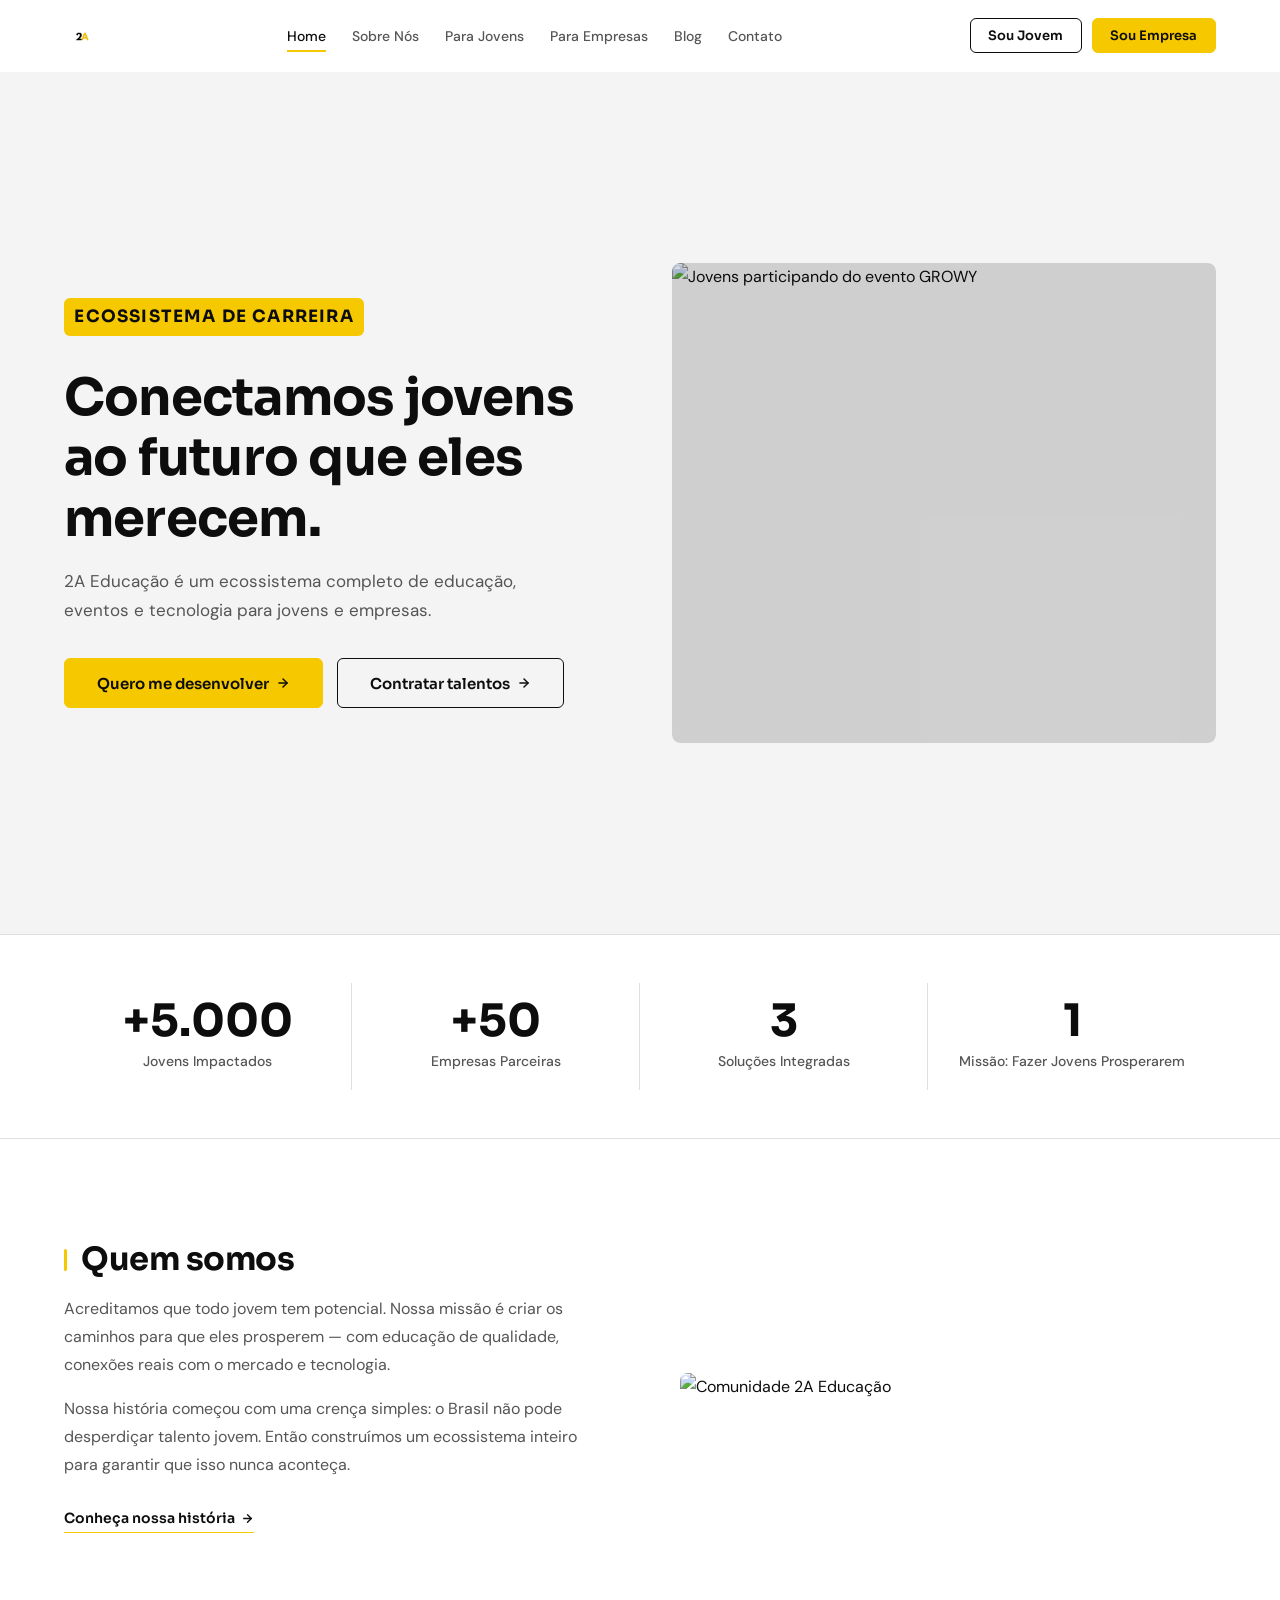
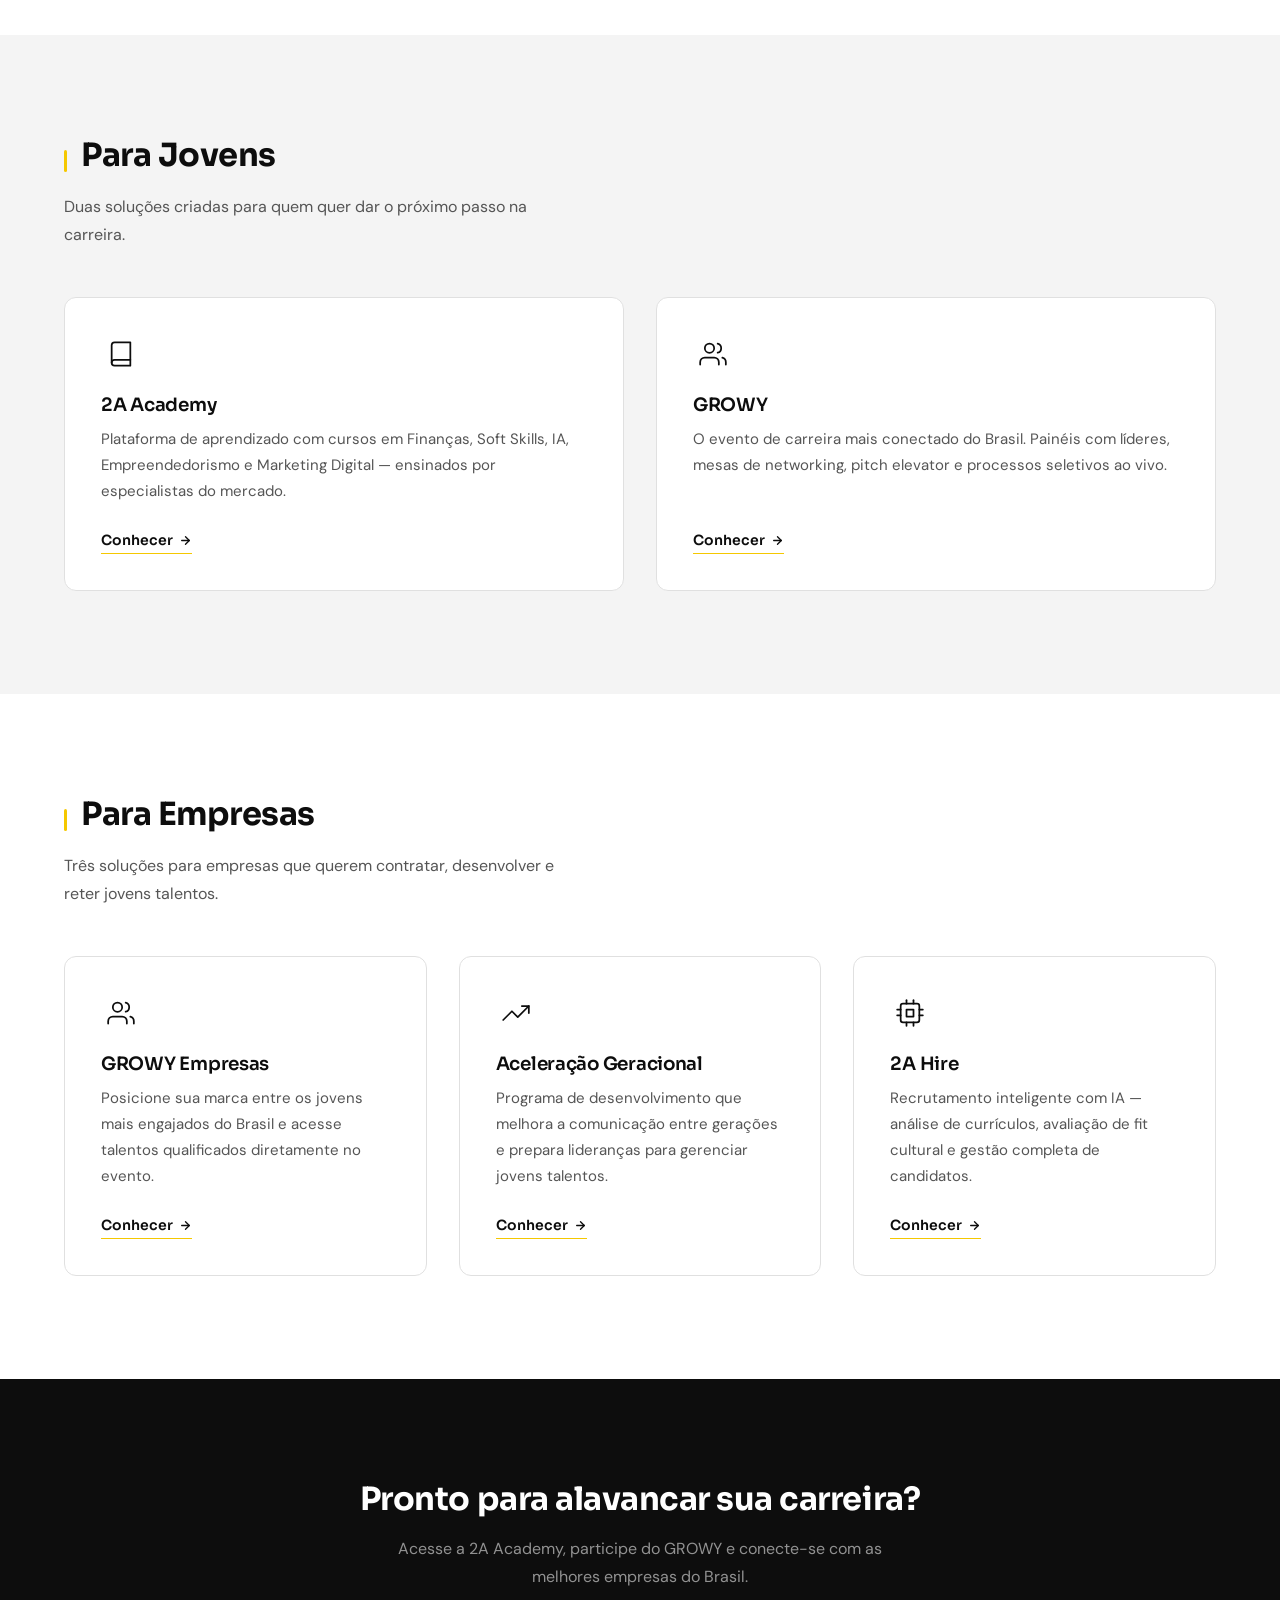
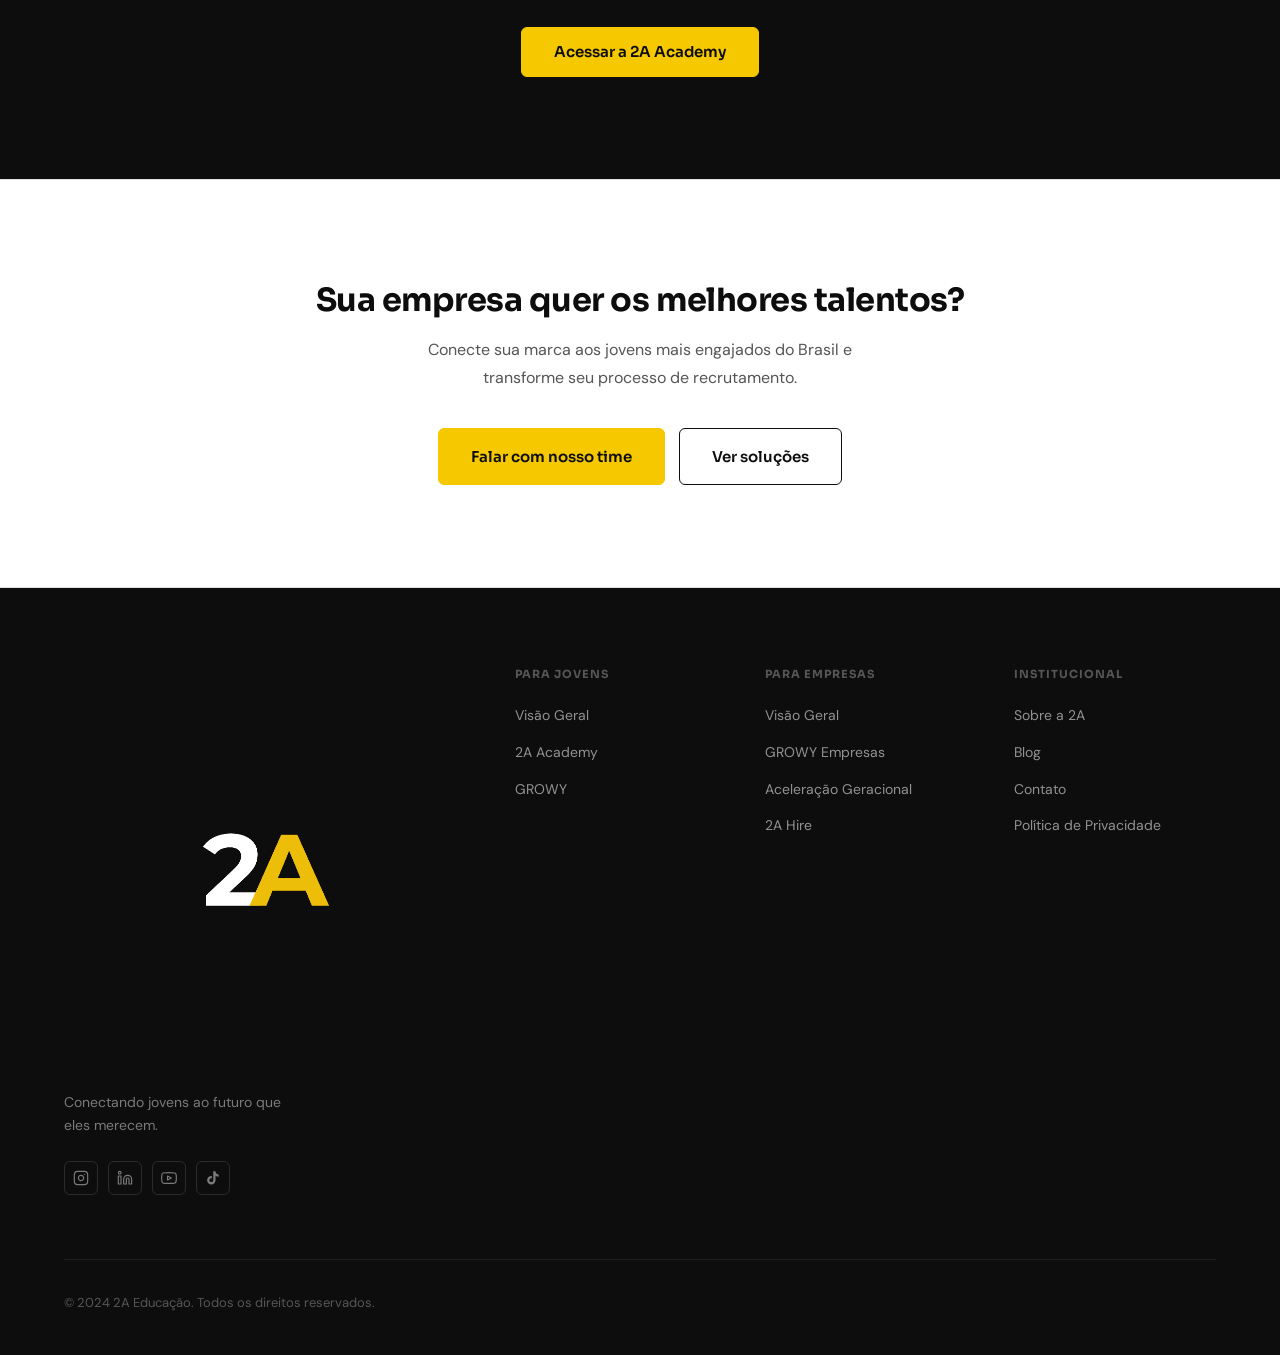
==== index.html @ bd2e7fc6 "backup antes do opencode" ====
<!DOCTYPE html>
<html lang="pt-BR">
<head>
  <meta charset="UTF-8" />
  <meta name="viewport" content="width=device-width, initial-scale=1.0" />
  <title>2A Educação — Conectamos jovens ao futuro que eles merecem.</title>
  <meta name="description" content="2A Educação é um ecossistema completo de educação, eventos e tecnologia para jovens e empresas." />
  <link rel="icon" type="image/png" href="assets/logos/logo-2a-dark.png" />
  <link rel="stylesheet" href="style.css" />
</head>
<body>

<!-- ── NAV ─────────────────────────────────────────────────── -->
<nav class="nav" id="nav" role="navigation" aria-label="Navegação principal">
  <div class="container nav-inner">
    <a href="index.html" class="nav-logo" aria-label="2A Educação — Página inicial">
      <img src="assets/logos/logo-2a-light.png" alt="2A Educação" height="36" />
    </a>
    <ul class="nav-links" role="list">
      <li><a href="index.html"    class="nav-link active">Home</a></li>
      <li><a href="sobre.html"    class="nav-link">Sobre Nós</a></li>
      <li><a href="jovens.html"   class="nav-link">Para Jovens</a></li>
      <li><a href="empresas.html" class="nav-link">Para Empresas</a></li>
      <li><a href="blog.html"     class="nav-link">Blog</a></li>
      <li><a href="contato.html"  class="nav-link">Contato</a></li>
    </ul>
    <div class="nav-ctas">
      <button class="btn btn-outline btn-sm" onclick="openYouthModal()">Sou Jovem</button>
      <button class="btn btn-primary btn-sm" onclick="openCompanyModal()">Sou Empresa</button>
    </div>
    <button class="hamburger" id="hamburger" aria-label="Abrir menu" aria-expanded="false" aria-controls="mobileNav">
      <span></span><span></span><span></span>
    </button>
  </div>
</nav>

<div class="drawer-overlay" id="drawerOverlay" aria-hidden="true"></div>
<nav class="mobile-nav" id="mobileNav" aria-label="Menu mobile">
  <a href="index.html"    class="nav-link active">Home</a>
  <a href="sobre.html"    class="nav-link">Sobre Nós</a>
  <a href="jovens.html"   class="nav-link">Para Jovens</a>
  <a href="empresas.html" class="nav-link">Para Empresas</a>
  <a href="blog.html"     class="nav-link">Blog</a>
  <a href="contato.html"  class="nav-link">Contato</a>
  <div class="mobile-nav-ctas">
    <button class="btn btn-outline btn-full" onclick="openYouthModal()">Sou Jovem</button>
    <button class="btn btn-primary btn-full" onclick="openCompanyModal()">Sou Empresa</button>
  </div>
</nav>

<!-- ── HERO ─────────────────────────────────────────────────── -->
<section class="page-hero" aria-label="Destaque principal">
  <div class="container">
    <div class="hero-split">
      <div class="hero-text fade-in">
        <p class="tag">Ecossistema de Carreira</p>
        <h1>Conectamos jovens ao futuro que eles merecem.</h1>
        <p>2A Educação é um ecossistema completo de educação, eventos e tecnologia para jovens e empresas.</p>
        <div class="hero-ctas">
          <button class="btn btn-primary btn-lg" onclick="openYouthModal()">
            Quero me desenvolver
            <svg width="14" height="14" viewBox="0 0 24 24" fill="none" stroke="currentColor" stroke-width="2.5" stroke-linecap="round" stroke-linejoin="round" aria-hidden="true"><line x1="5" y1="12" x2="19" y2="12"/><polyline points="12 5 19 12 12 19"/></svg>
          </button>
          <button class="btn btn-outline btn-lg" onclick="openCompanyModal()">
            Contratar talentos
            <svg width="14" height="14" viewBox="0 0 24 24" fill="none" stroke="currentColor" stroke-width="2.5" stroke-linecap="round" stroke-linejoin="round" aria-hidden="true"><line x1="5" y1="12" x2="19" y2="12"/><polyline points="12 5 19 12 12 19"/></svg>
          </button>
        </div>
      </div>
      <div class="hero-img-wrap fade-in fd-2">
        <img src="assets/images/evento-01.JPG" alt="Jovens participando do evento GROWY" loading="eager" />
      </div>
    </div>
  </div>
</section>

<!-- ── METRICS ───────────────────────────────────────────────── -->
<section class="metrics-strip" aria-label="Métricas de impacto">
  <div class="container">
    <div class="metrics-grid">
      <div class="metric-item reveal">
        <div class="metric-value" data-target="5000" data-prefix="+">+5.000</div>
        <div class="metric-label">Jovens Impactados</div>
      </div>
      <div class="metric-item reveal rv-1">
        <div class="metric-value" data-target="50" data-prefix="+">+50</div>
        <div class="metric-label">Empresas Parceiras</div>
      </div>
      <div class="metric-item reveal rv-2">
        <div class="metric-value" data-target="3">3</div>
        <div class="metric-label">Soluções Integradas</div>
      </div>
      <div class="metric-item reveal rv-3">
        <div class="metric-value" data-target="1">1</div>
        <div class="metric-label">Missão: Fazer Jovens Prosperarem</div>
      </div>
    </div>
  </div>
</section>

<!-- ── SOBRE ─────────────────────────────────────────────────── -->
<section class="section section-white" aria-labelledby="sobre-heading">
  <div class="container">
    <div class="grid-2-col">
      <div class="reveal">
        <div class="section-label"><h2 id="sobre-heading">Quem somos</h2></div>
        <p class="mt-sm">Acreditamos que todo jovem tem potencial. Nossa missão é criar os caminhos para que eles prosperem — com educação de qualidade, conexões reais com o mercado e tecnologia.</p>
        <p class="mt-sm">Nossa história começou com uma crença simples: o Brasil não pode desperdiçar talento jovem. Então construímos um ecossistema inteiro para garantir que isso nunca aconteça.</p>
        <a href="sobre.html" class="link-arrow mt-md" style="display:inline-flex; margin-top:1.75rem;">
          Conheça nossa história
          <svg width="13" height="13" viewBox="0 0 24 24" fill="none" stroke="currentColor" stroke-width="2.5" stroke-linecap="round" stroke-linejoin="round" aria-hidden="true"><line x1="5" y1="12" x2="19" y2="12"/><polyline points="12 5 19 12 12 19"/></svg>
        </a>
      </div>
      <div class="reveal rv-1">
        <img src="assets/images/evento-05.JPG" alt="Comunidade 2A Educação" style="border-radius:8px; width:100%; object-fit:cover; max-height:420px;" loading="lazy" />
      </div>
    </div>
  </div>
</section>

<!-- ── SOLUÇÕES JOVENS ───────────────────────────────────────── -->
<section class="section section-gray" aria-labelledby="sol-youth-heading">
  <div class="container">
    <div class="section-header">
      <div class="section-label">
        <h2 id="sol-youth-heading">Para Jovens</h2>
      </div>
      <p>Duas soluções criadas para quem quer dar o próximo passo na carreira.</p>
    </div>
    <div class="grid-2">
      <!-- 2A Academy -->
      <div class="card-product reveal">
        <div class="card-icon" aria-hidden="true">
          <svg viewBox="0 0 24 24" fill="none" stroke="currentColor" stroke-width="1.5" stroke-linecap="round" stroke-linejoin="round"><path d="M4 19.5A2.5 2.5 0 0 1 6.5 17H20"/><path d="M6.5 2H20v20H6.5A2.5 2.5 0 0 1 4 19.5v-15A2.5 2.5 0 0 1 6.5 2z"/></svg>
        </div>
        <h3>2A Academy</h3>
        <p>Plataforma de aprendizado com cursos em Finanças, Soft Skills, IA, Empreendedorismo e Marketing Digital — ensinados por especialistas do mercado.</p>
        <a href="jovens-academy.html" class="link-arrow">
          Conhecer
          <svg viewBox="0 0 24 24" fill="none" stroke="currentColor" stroke-width="2.5" stroke-linecap="round" stroke-linejoin="round" aria-hidden="true"><line x1="5" y1="12" x2="19" y2="12"/><polyline points="12 5 19 12 12 19"/></svg>
        </a>
      </div>
      <!-- GROWY -->
      <div class="card-product reveal rv-1">
        <div class="card-icon" aria-hidden="true">
          <svg viewBox="0 0 24 24" fill="none" stroke="currentColor" stroke-width="1.5" stroke-linecap="round" stroke-linejoin="round"><path d="M17 21v-2a4 4 0 0 0-4-4H5a4 4 0 0 0-4 4v2"/><circle cx="9" cy="7" r="4"/><path d="M23 21v-2a4 4 0 0 0-3-3.87"/><path d="M16 3.13a4 4 0 0 1 0 7.75"/></svg>
        </div>
        <h3>GROWY</h3>
        <p>O evento de carreira mais conectado do Brasil. Painéis com líderes, mesas de networking, pitch elevator e processos seletivos ao vivo.</p>
        <a href="jovens-growy.html" class="link-arrow">
          Conhecer
          <svg viewBox="0 0 24 24" fill="none" stroke="currentColor" stroke-width="2.5" stroke-linecap="round" stroke-linejoin="round" aria-hidden="true"><line x1="5" y1="12" x2="19" y2="12"/><polyline points="12 5 19 12 12 19"/></svg>
        </a>
      </div>
    </div>
  </div>
</section>

<!-- ── SOLUÇÕES EMPRESAS ─────────────────────────────────────── -->
<section class="section section-white" aria-labelledby="sol-comp-heading">
  <div class="container">
    <div class="section-header">
      <div class="section-label">
        <h2 id="sol-comp-heading">Para Empresas</h2>
      </div>
      <p>Três soluções para empresas que querem contratar, desenvolver e reter jovens talentos.</p>
    </div>
    <div class="grid-3">
      <div class="card-product reveal">
        <div class="card-icon" aria-hidden="true">
          <svg viewBox="0 0 24 24" fill="none" stroke="currentColor" stroke-width="1.5" stroke-linecap="round" stroke-linejoin="round"><path d="M17 21v-2a4 4 0 0 0-4-4H5a4 4 0 0 0-4 4v2"/><circle cx="9" cy="7" r="4"/><path d="M23 21v-2a4 4 0 0 0-3-3.87"/><path d="M16 3.13a4 4 0 0 1 0 7.75"/></svg>
        </div>
        <h3>GROWY Empresas</h3>
        <p>Posicione sua marca entre os jovens mais engajados do Brasil e acesse talentos qualificados diretamente no evento.</p>
        <a href="empresas-growy.html" class="link-arrow">
          Conhecer
          <svg viewBox="0 0 24 24" fill="none" stroke="currentColor" stroke-width="2.5" stroke-linecap="round" stroke-linejoin="round" aria-hidden="true"><line x1="5" y1="12" x2="19" y2="12"/><polyline points="12 5 19 12 12 19"/></svg>
        </a>
      </div>
      <div class="card-product reveal rv-1">
        <div class="card-icon" aria-hidden="true">
          <svg viewBox="0 0 24 24" fill="none" stroke="currentColor" stroke-width="1.5" stroke-linecap="round" stroke-linejoin="round"><polyline points="23 6 13.5 15.5 8.5 10.5 1 18"/><polyline points="17 6 23 6 23 12"/></svg>
        </div>
        <h3>Aceleração Geracional</h3>
        <p>Programa de desenvolvimento que melhora a comunicação entre gerações e prepara lideranças para gerenciar jovens talentos.</p>
        <a href="empresas-aceleracao.html" class="link-arrow">
          Conhecer
          <svg viewBox="0 0 24 24" fill="none" stroke="currentColor" stroke-width="2.5" stroke-linecap="round" stroke-linejoin="round" aria-hidden="true"><line x1="5" y1="12" x2="19" y2="12"/><polyline points="12 5 19 12 12 19"/></svg>
        </a>
      </div>
      <div class="card-product reveal rv-2">
        <div class="card-icon" aria-hidden="true">
          <svg viewBox="0 0 24 24" fill="none" stroke="currentColor" stroke-width="1.5" stroke-linecap="round" stroke-linejoin="round"><rect x="4" y="4" width="16" height="16" rx="2"/><rect x="9" y="9" width="6" height="6"/><line x1="9" y1="1" x2="9" y2="4"/><line x1="15" y1="1" x2="15" y2="4"/><line x1="9" y1="20" x2="9" y2="23"/><line x1="15" y1="20" x2="15" y2="23"/><line x1="20" y1="9" x2="23" y2="9"/><line x1="20" y1="14" x2="23" y2="14"/><line x1="1" y1="9" x2="4" y2="9"/><line x1="1" y1="14" x2="4" y2="14"/></svg>
        </div>
        <h3>2A Hire</h3>
        <p>Recrutamento inteligente com IA — análise de currículos, avaliação de fit cultural e gestão completa de candidatos.</p>
        <a href="empresas-2ahire.html" class="link-arrow">
          Conhecer
          <svg viewBox="0 0 24 24" fill="none" stroke="currentColor" stroke-width="2.5" stroke-linecap="round" stroke-linejoin="round" aria-hidden="true"><line x1="5" y1="12" x2="19" y2="12"/><polyline points="12 5 19 12 12 19"/></svg>
        </a>
      </div>
    </div>
  </div>
</section>

<!-- ── CTA JOVENS ─────────────────────────────────────────────── -->
<section class="cta-dark" aria-labelledby="cta-youth-heading">
  <div class="container">
    <h2 class="reveal" id="cta-youth-heading">Pronto para alavancar sua carreira?</h2>
    <p class="reveal rv-1">Acesse a 2A Academy, participe do GROWY e conecte-se com as melhores empresas do Brasil.</p>
    <div class="cta-btns reveal rv-2">
      <button class="btn btn-primary btn-lg" onclick="openYouthModal()">Acessar a 2A Academy</button>
    </div>
  </div>
</section>

<!-- ── CTA EMPRESAS ───────────────────────────────────────────── -->
<section class="cta-light" aria-labelledby="cta-comp-heading">
  <div class="container">
    <h2 class="reveal" id="cta-comp-heading">Sua empresa quer os melhores talentos?</h2>
    <p class="reveal rv-1">Conecte sua marca aos jovens mais engajados do Brasil e transforme seu processo de recrutamento.</p>
    <div class="cta-btns reveal rv-2">
      <button class="btn btn-primary btn-lg" onclick="openCompanyModal()">Falar com nosso time</button>
      <a href="empresas.html" class="btn btn-outline btn-lg">Ver soluções</a>
    </div>
  </div>
</section>

<!-- ── FOOTER ────────────────────────────────────────────────── -->
<footer class="footer" role="contentinfo">
  <div class="container">
    <div class="footer-grid">
      <div class="footer-brand">
        <img src="assets/logos/logo-2a-dark.png" alt="2A Educação" height="40" />
        <p>Conectando jovens ao futuro que eles merecem.</p>
        <div class="footer-socials" aria-label="Redes sociais">
          <a href="#" class="social-link" aria-label="Instagram">
            <svg width="16" height="16" viewBox="0 0 24 24" fill="none" stroke="currentColor" stroke-width="1.75" stroke-linecap="round" stroke-linejoin="round"><rect x="2" y="2" width="20" height="20" rx="5"/><path d="M16 11.37A4 4 0 1112.63 8 4 4 0 0116 11.37z"/><line x1="17.5" y1="6.5" x2="17.51" y2="6.5"/></svg>
          </a>
          <a href="#" class="social-link" aria-label="LinkedIn">
            <svg width="16" height="16" viewBox="0 0 24 24" fill="none" stroke="currentColor" stroke-width="1.75" stroke-linecap="round" stroke-linejoin="round"><path d="M16 8a6 6 0 016 6v7h-4v-7a2 2 0 00-2-2 2 2 0 00-2 2v7h-4v-7a6 6 0 016-6z"/><rect x="2" y="9" width="4" height="12"/><circle cx="4" cy="4" r="2"/></svg>
          </a>
          <a href="#" class="social-link" aria-label="YouTube">
            <svg width="16" height="16" viewBox="0 0 24 24" fill="none" stroke="currentColor" stroke-width="1.75" stroke-linecap="round" stroke-linejoin="round"><path d="M22.54 6.42a2.78 2.78 0 00-1.95-1.96C18.88 4 12 4 12 4s-6.88 0-8.59.46a2.78 2.78 0 00-1.95 1.96A29 29 0 001 12a29 29 0 00.46 5.58A2.78 2.78 0 003.41 19.6C5.12 20 12 20 12 20s6.88 0 8.59-.4a2.78 2.78 0 001.95-1.96A29 29 0 0023 12a29 29 0 00-.46-5.58z"/><polygon points="9.75 15.02 15.5 12 9.75 8.98 9.75 15.02"/></svg>
          </a>
          <a href="#" class="social-link" aria-label="TikTok">
            <svg width="16" height="16" viewBox="0 0 24 24" fill="currentColor"><path d="M19.59 6.69a4.83 4.83 0 01-3.77-4.25V2h-3.45v13.67a2.89 2.89 0 01-2.88 2.5 2.89 2.89 0 01-2.89-2.89 2.89 2.89 0 012.89-2.89c.28 0 .54.04.79.1V9.01a6.27 6.27 0 00-.79-.05 6.34 6.34 0 00-6.34 6.34 6.34 6.34 0 006.34 6.34 6.34 6.34 0 006.33-6.34V8.69a8.18 8.18 0 004.78 1.52V6.75a4.85 4.85 0 01-1.01-.06z"/></svg>
          </a>
        </div>
      </div>
      <div class="footer-col">
        <h4>Para Jovens</h4>
        <ul>
          <li><a href="jovens.html">Visão Geral</a></li>
          <li><a href="jovens-academy.html">2A Academy</a></li>
          <li><a href="jovens-growy.html">GROWY</a></li>
        </ul>
      </div>
      <div class="footer-col">
        <h4>Para Empresas</h4>
        <ul>
          <li><a href="empresas.html">Visão Geral</a></li>
          <li><a href="empresas-growy.html">GROWY Empresas</a></li>
          <li><a href="empresas-aceleracao.html">Aceleração Geracional</a></li>
          <li><a href="empresas-2ahire.html">2A Hire</a></li>
        </ul>
      </div>
      <div class="footer-col">
        <h4>Institucional</h4>
        <ul>
          <li><a href="sobre.html">Sobre a 2A</a></li>
          <li><a href="blog.html">Blog</a></li>
          <li><a href="contato.html">Contato</a></li>
          <li><a href="#">Política de Privacidade</a></li>
        </ul>
      </div>
    </div>
    <div class="footer-bottom">
      <p class="footer-copy">© 2024 2A Educação. Todos os direitos reservados.</p>
    </div>
  </div>
</footer>

<!-- ── MODAL JOVEM ───────────────────────────────────────────── -->
<div class="modal-overlay" id="modalYouth" role="dialog" aria-modal="true" aria-labelledby="modalYouthTitle">
  <div class="modal-box">
    <button class="modal-close" aria-label="Fechar">
      <svg width="18" height="18" viewBox="0 0 24 24" fill="none" stroke="currentColor" stroke-width="2" stroke-linecap="round" stroke-linejoin="round"><line x1="18" y1="6" x2="6" y2="18"/><line x1="6" y1="6" x2="18" y2="18"/></svg>
    </button>
    <h3 class="modal-title" id="modalYouthTitle">Quero saber mais</h3>
    <p class="modal-sub">Preencha o formulário e entraremos em contato em breve.</p>
    <form id="formYouth" novalidate>
      <input type="hidden" name="_subject" value="Lead Jovem | 2A Educação" />
      <div class="form-group">
        <label class="form-label" for="youthName">Nome completo</label>
        <input class="form-input" type="text" id="youthName" name="nome" placeholder="Seu nome" required />
      </div>
      <div class="form-group">
        <label class="form-label" for="youthEmail">E-mail</label>
        <input class="form-input" type="email" id="youthEmail" name="email" placeholder="seu@email.com" required />
      </div>
      <div class="form-group">
        <label class="form-label" for="youthPhone">Telefone</label>
        <input class="form-input" type="tel" id="youthPhone" name="telefone" placeholder="(11) 9 0000-0000" />
      </div>
      <div class="form-group">
        <label class="form-label" for="youthProduct">Qual produto te interessa?</label>
        <select class="form-input" id="youthProduct" name="produto">
          <option value="">Selecione</option>
          <option value="2A Academy">2A Academy</option>
          <option value="GROWY">GROWY</option>
        </select>
      </div>
      <button class="btn btn-primary btn-full" type="submit">Quero saber mais</button>
    </form>
    <div class="form-success" id="formYouthSuccess">
      <p>Recebemos seu interesse!<br />Em breve entraremos em contato.</p>
    </div>
  </div>
</div>

<!-- ── MODAL EMPRESA ─────────────────────────────────────────── -->
<div class="modal-overlay" id="modalCompany" role="dialog" aria-modal="true" aria-labelledby="modalCompanyTitle">
  <div class="modal-box">
    <button class="modal-close" aria-label="Fechar">
      <svg width="18" height="18" viewBox="0 0 24 24" fill="none" stroke="currentColor" stroke-width="2" stroke-linecap="round" stroke-linejoin="round"><line x1="18" y1="6" x2="6" y2="18"/><line x1="6" y1="6" x2="18" y2="18"/></svg>
    </button>
    <h3 class="modal-title" id="modalCompanyTitle">Falar com nosso time</h3>
    <p class="modal-sub">Preencha o formulário e nossa equipe comercial entrará em contato.</p>
    <form id="formCompany" novalidate>
      <input type="hidden" name="_subject" value="Lead Empresa | 2A Educação" />
      <div class="form-group">
        <label class="form-label" for="compName">Nome</label>
        <input class="form-input" type="text" id="compName" name="nome" placeholder="Seu nome" required />
      </div>
      <div class="form-group">
        <label class="form-label" for="compEmail">E-mail corporativo</label>
        <input class="form-input" type="email" id="compEmail" name="email" placeholder="voce@empresa.com.br" required />
      </div>
      <div class="form-group">
        <label class="form-label" for="compPhone">Telefone</label>
        <input class="form-input" type="tel" id="compPhone" name="telefone" placeholder="(11) 9 0000-0000" />
      </div>
      <div class="form-group">
        <label class="form-label" for="compCompany">Nome da empresa</label>
        <input class="form-input" type="text" id="compCompany" name="empresa" placeholder="Empresa S.A." required />
      </div>
      <div class="form-group">
        <label class="form-label" for="compRole">Cargo</label>
        <input class="form-input" type="text" id="compRole" name="cargo" placeholder="Head de RH" />
      </div>
      <div class="form-group">
        <label class="form-label" for="compProduct">Qual solução te interessa?</label>
        <select class="form-input" id="compProduct" name="solucao">
          <option value="">Selecione</option>
          <option value="GROWY Empresas">GROWY Empresas</option>
          <option value="Aceleração Geracional">Aceleração Geracional</option>
          <option value="2A Hire">2A Hire</option>
        </select>
      </div>
      <button class="btn btn-primary btn-full" type="submit">Falar com nosso time</button>
    </form>
    <div class="form-success" id="formCompanySuccess">
      <p>Recebemos seu contato!<br />Nossa equipe comercial entrará em contato em breve.</p>
    </div>
  </div>
</div>

<script src="main.js"></script>
</body>
</html>
---- style.css ----
/* ══════════════════════════════════════════════════════════
   2A Educação — Shared Design System
   ══════════════════════════════════════════════════════════ */

@import url('https://fonts.googleapis.com/css2?family=Sora:wght@400;600;700&family=DM+Sans:ital,wght@0,400;0,500;1,400&display=swap');

/* ─── CUSTOM PROPERTIES ─────────────────────────────────── */
:root {
  --white:      #FFFFFF;
  --black:      #0D0D0D;
  --yellow:     #F5C800;
  --yellow-dk:  #D4AC00;
  --yellow-bg:  rgba(245, 200, 0, 0.09);
  --gray-light: #F4F4F4;
  --gray-mid:   #E0E0E0;
  --gray-text:  #555555;
  --gray-muted: #888888;

  --font-h: 'Sora', sans-serif;
  --font-b: 'DM Sans', sans-serif;

  --r-sm: 6px;
  --r-md: 12px;
  --r-lg: 20px;

  --shadow-sm: 0 1px 4px rgba(0,0,0,0.06);
  --shadow-md: 0 6px 28px rgba(0,0,0,0.08);
  --shadow-lg: 0 16px 48px rgba(0,0,0,0.11);

  --ease: 0.2s ease;
  --ease-md: 0.3s ease;

  --nav-h: 72px;
  --max-w: 1200px;
  --pad-y: clamp(5rem, 8vw, 7.5rem);
}

/* ─── RESET ─────────────────────────────────────────────── */
*, *::before, *::after { box-sizing: border-box; margin: 0; padding: 0; }
html { scroll-behavior: smooth; }
body {
  font-family: var(--font-b);
  font-size: 1rem;
  line-height: 1.7;
  color: var(--black);
  background: var(--white);
  -webkit-font-smoothing: antialiased;
  -moz-osx-font-smoothing: grayscale;
}
img { display: block; max-width: 100%; height: auto; }
a { color: inherit; text-decoration: none; }
ul, ol { list-style: none; }
button { cursor: pointer; border: none; background: none; font-family: inherit; font-size: inherit; }
input, textarea, select { font-family: inherit; font-size: inherit; }
p { color: var(--gray-text); line-height: 1.75; }

/* ─── TYPOGRAPHY ─────────────────────────────────────────── */
h1, h2, h3, h4, h5 {
  font-family: var(--font-h);
  font-weight: 700;
  line-height: 1.18;
  letter-spacing: -0.015em;
  color: var(--black);
}
h1 { font-size: clamp(2.2rem, 4vw, 3.4rem); }
h2 { font-size: clamp(1.6rem, 2.5vw, 2.2rem); }
h3 { font-size: clamp(1.05rem, 1.5vw, 1.2rem); font-weight: 600; }
h4 { font-size: 0.875rem; font-weight: 600; letter-spacing: 0; }

/* ─── LAYOUT ─────────────────────────────────────────────── */
.container {
  width: 100%;
  max-width: var(--max-w);
  margin: 0 auto;
  padding: 0 1.5rem;
}
.section       { padding: var(--pad-y) 0; }
.section-sm    { padding: 4rem 0; }
.section-gray  { background: var(--gray-light); }
.section-dark  { background: var(--black); }
.section-white { background: var(--white); }

/* ─── NAVIGATION ─────────────────────────────────────────── */
.nav {
  position: fixed;
  inset: 0 0 auto;
  z-index: 900;
  height: var(--nav-h);
  background: var(--white);
  display: flex;
  align-items: center;
  transition: border-color var(--ease), box-shadow var(--ease);
  border-bottom: 1px solid transparent;
}
.nav.scrolled {
  border-bottom-color: var(--gray-mid);
  box-shadow: var(--shadow-sm);
}
.nav-inner {
  display: flex;
  align-items: center;
  justify-content: space-between;
  gap: 1.5rem;
}
.nav-logo img {
  height: 36px;
  width: auto;
  object-fit: contain;
}
.nav-links {
  display: flex;
  align-items: center;
  gap: 0.125rem;
  flex: 1;
  justify-content: center;
}
.nav-link {
  font-size: 0.875rem;
  font-weight: 500;
  color: var(--gray-text);
  padding: 0.375rem 0.75rem;
  border-radius: var(--r-sm);
  position: relative;
  transition: color var(--ease);
}
.nav-link::after {
  content: '';
  position: absolute;
  bottom: -1px; left: 0.75rem; right: 0.75rem;
  height: 2px;
  background: var(--yellow);
  transform: scaleX(0);
  transform-origin: left;
  transition: transform var(--ease-md);
}
.nav-link:hover            { color: var(--black); }
.nav-link:hover::after     { transform: scaleX(1); }
.nav-link.active           { color: var(--black); }
.nav-link.active::after    { transform: scaleX(1); }

.nav-ctas {
  display: flex;
  align-items: center;
  gap: 0.625rem;
  flex-shrink: 0;
}

/* Hamburger */
.hamburger {
  display: none;
  flex-direction: column;
  gap: 5px;
  padding: 8px;
  z-index: 1010;
}
.hamburger span {
  display: block;
  width: 22px;
  height: 1.5px;
  background: var(--black);
  border-radius: 2px;
  transition: var(--ease-md);
}
.hamburger.open span:nth-child(1) { transform: translateY(6.5px) rotate(45deg); }
.hamburger.open span:nth-child(2) { opacity: 0; }
.hamburger.open span:nth-child(3) { transform: translateY(-6.5px) rotate(-45deg); }

/* Mobile drawer */
.drawer-overlay {
  position: fixed; inset: 0;
  background: rgba(0,0,0,0.35);
  z-index: 950;
  opacity: 0; pointer-events: none;
  transition: opacity var(--ease-md);
}
.drawer-overlay.open { opacity: 1; pointer-events: all; }
.mobile-nav {
  position: fixed;
  top: 0; right: -100%;
  width: min(300px, 82vw);
  height: 100dvh;
  background: var(--white);
  z-index: 960;
  border-left: 1px solid var(--gray-mid);
  padding: calc(var(--nav-h) + 1.5rem) 1.75rem 2rem;
  display: flex;
  flex-direction: column;
  gap: 0;
  transition: right 0.35s cubic-bezier(0.4, 0, 0.2, 1);
}
.mobile-nav.open { right: 0; }
.mobile-nav .nav-link {
  display: block;
  font-size: 1rem;
  padding: 0.85rem 0;
  border-bottom: 1px solid var(--gray-mid);
  border-radius: 0;
  color: var(--black);
}
.mobile-nav .nav-link::after { display: none; }
.mobile-nav-ctas {
  margin-top: 2rem;
  display: flex;
  flex-direction: column;
  gap: 0.75rem;
}

/* ─── BUTTONS ─────────────────────────────────────────────── */
.btn {
  display: inline-flex;
  align-items: center;
  gap: 0.45rem;
  padding: 0.75rem 1.5rem;
  font-family: var(--font-h);
  font-size: 0.875rem;
  font-weight: 600;
  border-radius: var(--r-sm);
  border: 1.5px solid transparent;
  cursor: pointer;
  white-space: nowrap;
  transition: background var(--ease), border-color var(--ease),
              color var(--ease), transform var(--ease), box-shadow var(--ease);
}
.btn-primary {
  background: var(--yellow);
  color: var(--black);
  border-color: var(--yellow);
}
.btn-primary:hover {
  background: var(--yellow-dk);
  border-color: var(--yellow-dk);
  transform: translateY(-1px);
  box-shadow: 0 4px 14px rgba(245,200,0,0.35);
}
.btn-outline {
  background: transparent;
  color: var(--black);
  border-color: var(--black);
}
.btn-outline:hover {
  background: var(--yellow);
  border-color: var(--yellow);
  transform: translateY(-1px);
}
.btn-outline-white {
  background: transparent;
  color: var(--white);
  border-color: rgba(255,255,255,0.35);
}
.btn-outline-white:hover {
  background: var(--yellow);
  color: var(--black);
  border-color: var(--yellow);
  transform: translateY(-1px);
}
.btn-sm  { padding: 0.5rem 1.1rem; font-size: 0.8125rem; }
.btn-lg  { padding: 0.9rem 2rem; font-size: 0.9375rem; }
.btn-full { width: 100%; justify-content: center; }

/* ─── HERO ────────────────────────────────────────────────── */
.page-hero {
  background: var(--gray-light);
  padding-top: calc(var(--nav-h) + 5rem);
  padding-bottom: 5rem;
}
.page-hero-dark {
  background: var(--black);
  padding-top: calc(var(--nav-h) + 5rem);
  padding-bottom: 5rem;
}
.page-hero-dark h1 { color: var(--white); }
.page-hero-dark p  { color: rgba(255,255,255,0.6); }
.page-hero-white {
  background: var(--white);
  padding-top: calc(var(--nav-h) + 4rem);
  padding-bottom: 4rem;
  border-bottom: 1px solid var(--gray-mid);
}

/* Split hero (image + text) */
.hero-split {
  display: grid;
  grid-template-columns: 1fr 1fr;
  gap: 4rem;
  align-items: center;
  min-height: calc(86vh - var(--nav-h));
}
.hero-text h1 { margin-bottom: 1.1rem; }
.hero-text > p { font-size: 1.0625rem; max-width: 460px; margin-bottom: 2rem; }
.hero-ctas { display: flex; gap: 0.875rem; flex-wrap: wrap; }

.hero-img-wrap {
  position: relative;
  min-height: 480px;
  border-radius: 8px;
  overflow: hidden;
}
.hero-img-wrap img {
  width: 100%; height: 100%;
  object-fit: cover;
  object-position: center;
  border-radius: 8px;
}
.hero-img-wrap::after {
  content: '';
  position: absolute; inset: 0;
  background: rgba(0,0,0,0.15);
  border-radius: 8px;
  pointer-events: none;
}

/* Centered hero (no image) */
.hero-center {
  text-align: center;
  max-width: 720px;
  margin: 0 auto;
  padding: 2rem 0 1rem;
}
.hero-center h1 { margin-bottom: 1.1rem; }
.hero-center > p { font-size: 1.0625rem; max-width: 540px; margin: 0 auto 2.25rem; }
.hero-center .hero-ctas { justify-content: center; }

/* ─── METRICS STRIP ──────────────────────────────────────── */
.metrics-strip {
  border-top: 1px solid var(--gray-mid);
  border-bottom: 1px solid var(--gray-mid);
  background: var(--white);
  padding: 3rem 0;
}
.metrics-grid {
  display: grid;
  grid-template-columns: repeat(4, 1fr);
}
.metric-item {
  text-align: center;
  padding: 1rem 1.5rem;
  border-right: 1px solid var(--gray-mid);
}
.metric-item:last-child { border-right: none; }
.metric-value {
  font-family: var(--font-h);
  font-size: clamp(2rem, 3.5vw, 2.8rem);
  font-weight: 700;
  color: var(--black);
  line-height: 1;
  margin-bottom: 0.375rem;
}
.metric-label {
  font-size: 0.875rem;
  color: var(--gray-text);
  font-weight: 500;
}

/* ─── SECTION HEADER ─────────────────────────────────────── */
.section-header        { margin-bottom: 3rem; }
.section-header h2     { margin-bottom: 0.625rem; }
.section-header p      { max-width: 520px; }
.section-header.center { text-align: center; }
.section-header.center p { margin: 0 auto; }

/* Yellow-left-border title accent */
.section-label {
  display: flex;
  align-items: center;
  gap: 0.875rem;
  margin-bottom: 0.5rem;
}
.section-label::before {
  content: '';
  display: block;
  width: 3px;
  height: 1.4rem;
  background: var(--yellow);
  border-radius: 2px;
  flex-shrink: 0;
}

/* Tag pill */
.tag {
  display: inline-block;
  font-family: var(--font-h);
  font-size: 0.7rem;
  font-weight: 700;
  letter-spacing: 0.07em;
  text-transform: uppercase;
  background: var(--yellow);
  color: var(--black);
  padding: 0.25rem 0.65rem;
  border-radius: var(--r-sm);
  margin-bottom: 1rem;
}
.tag-outline {
  background: transparent;
  border: 1.5px solid var(--yellow);
  color: var(--black);
}

/* ─── CARDS ───────────────────────────────────────────────── */
.card {
  background: var(--white);
  border: 1px solid var(--gray-mid);
  border-radius: var(--r-md);
  padding: 2rem;
  transition: transform var(--ease), box-shadow var(--ease), border-color var(--ease);
}
.card:hover {
  transform: translateY(-3px);
  box-shadow: var(--shadow-md);
}

/* Product cards (clickable) */
.card-product {
  background: var(--white);
  border: 1px solid var(--gray-mid);
  border-radius: var(--r-md);
  padding: 2.25rem;
  display: flex;
  flex-direction: column;
  transition: transform var(--ease), box-shadow var(--ease), border-color var(--ease);
  cursor: default;
}
.card-product:hover {
  transform: translateY(-4px);
  box-shadow: var(--shadow-md);
  border-color: var(--yellow);
}

/* Card icon (SVG only, no background) */
.card-icon {
  width: 40px; height: 40px;
  display: flex; align-items: center; justify-content: center;
  color: var(--black);
  margin-bottom: 1.25rem;
}
.card-icon svg { width: 28px; height: 28px; }

.card-product h3 { margin-bottom: 0.625rem; font-size: 1.15rem; }
.card-product p  { font-size: 0.9375rem; flex: 1; margin-bottom: 1.5rem; }

/* Inline text link */
.link-arrow {
  display: inline-flex;
  align-items: center;
  gap: 0.375rem;
  font-family: var(--font-h);
  font-size: 0.875rem;
  font-weight: 600;
  color: var(--black);
  border-bottom: 1.5px solid var(--yellow);
  padding-bottom: 1px;
  transition: gap var(--ease), color var(--ease);
  align-self: flex-start;
}
.link-arrow:hover { gap: 0.65rem; }
.link-arrow svg { width: 13px; height: 13px; flex-shrink: 0; }

/* ─── FEATURE LIST ───────────────────────────────────────── */
.feature-list { display: flex; flex-direction: column; gap: 0.7rem; }
.feature-item {
  display: flex; align-items: flex-start; gap: 0.75rem;
  font-size: 0.9375rem;
  color: var(--gray-text);
}
.feature-item svg { flex-shrink: 0; margin-top: 4px; color: var(--black); }

/* ─── STEPS ──────────────────────────────────────────────── */
.steps-grid   { display: grid; grid-template-columns: repeat(3, 1fr); gap: 2rem; }
.steps-grid-4 { display: grid; grid-template-columns: repeat(4, 1fr); gap: 2rem; }
.step-num {
  font-family: var(--font-h);
  font-size: 0.7rem;
  font-weight: 700;
  background: var(--yellow);
  color: var(--black);
  width: 26px; height: 26px;
  border-radius: 50%;
  display: inline-flex;
  align-items: center;
  justify-content: center;
  margin-bottom: 1rem;
}
.step-item h3 { font-size: 1rem; margin-bottom: 0.4rem; }
.step-item p  { font-size: 0.9rem; }

/* ─── TESTIMONIALS ───────────────────────────────────────── */
.testimonials-grid { display: grid; grid-template-columns: repeat(3, 1fr); gap: 1.5rem; }
.testi-card {
  background: var(--gray-light);
  border: 1px solid var(--gray-mid);
  border-radius: var(--r-md);
  padding: 2rem;
}
.testi-stars {
  display: flex; gap: 3px; margin-bottom: 1rem;
  color: var(--yellow);
}
.testi-quote {
  font-size: 0.9375rem;
  line-height: 1.75;
  color: var(--black);
  font-style: italic;
  margin-bottom: 1.5rem;
}
.testi-author  { display: flex; align-items: center; gap: 0.875rem; }
.testi-avatar  {
  width: 40px; height: 40px;
  border-radius: 50%;
  background: var(--gray-mid);
  overflow: hidden;
  flex-shrink: 0;
  display: flex; align-items: center; justify-content: center;
  font-family: var(--font-h);
  font-size: 0.875rem;
  font-weight: 600;
  color: var(--gray-text);
}
.testi-name { font-family: var(--font-h); font-size: 0.875rem; font-weight: 600; }
.testi-role { font-size: 0.75rem; color: var(--gray-muted); }

/* ─── CTA BANNERS ────────────────────────────────────────── */
.cta-dark {
  background: var(--black);
  padding: var(--pad-y) 0;
  text-align: center;
}
.cta-dark h2 { color: var(--white); margin-bottom: 1rem; }
.cta-dark p  { color: rgba(255,255,255,0.55); max-width: 500px; margin: 0 auto 2.25rem; }
.cta-light {
  background: var(--white);
  border-top: 1px solid var(--gray-mid);
  border-bottom: 1px solid var(--gray-mid);
  padding: var(--pad-y) 0;
  text-align: center;
}
.cta-light h2 { margin-bottom: 1rem; }
.cta-light p  { max-width: 500px; margin: 0 auto 2.25rem; }
.cta-btns { display: flex; gap: 0.875rem; justify-content: center; flex-wrap: wrap; }

/* ─── PHOTO BANNER ───────────────────────────────────────── */
.photo-banner {
  width: 100%;
  height: 400px;
  object-fit: cover;
  object-position: center;
  display: block;
}

/* ─── GRIDS ──────────────────────────────────────────────── */
.grid-2       { display: grid; grid-template-columns: 1fr 1fr; gap: 2rem; }
.grid-3       { display: grid; grid-template-columns: repeat(3, 1fr); gap: 2rem; }
.grid-4       { display: grid; grid-template-columns: repeat(4, 1fr); gap: 2rem; }
.grid-2-col   { display: grid; grid-template-columns: 1fr 1fr; gap: 5rem; align-items: center; }

/* ─── FORMS ──────────────────────────────────────────────── */
.form-group   { margin-bottom: 1.125rem; }
.form-label {
  display: block;
  font-family: var(--font-h);
  font-size: 0.8125rem;
  font-weight: 600;
  color: var(--black);
  margin-bottom: 0.375rem;
}
.form-input {
  width: 100%;
  padding: 0.7rem 0.9rem;
  border: 1px solid var(--gray-mid);
  border-radius: var(--r-sm);
  color: var(--black);
  background: var(--white);
  outline: none;
  transition: border-color var(--ease), box-shadow var(--ease);
  appearance: none;
}
.form-input:focus {
  border-color: var(--black);
  box-shadow: 0 0 0 3px rgba(245,200,0,0.18);
}
.form-input::placeholder { color: #BBBBBB; }
textarea.form-input { resize: vertical; min-height: 110px; }
select.form-input   { cursor: pointer; }

.form-success {
  display: none;
  padding: 2rem;
  border: 1px solid var(--gray-mid);
  border-radius: var(--r-md);
  background: var(--gray-light);
  text-align: center;
}
.form-success.visible { display: block; }
.form-success p { color: var(--black); font-weight: 500; }

/* ─── CONTACT PAGE ───────────────────────────────────────── */
.contact-cols {
  display: grid;
  grid-template-columns: 1fr 1px 1fr;
  gap: 4rem;
  align-items: start;
}
.contact-divider { background: var(--gray-mid); align-self: stretch; }
.contact-col-title {
  font-family: var(--font-h);
  font-size: 1.35rem;
  font-weight: 700;
  margin-bottom: 0.4rem;
}
.contact-col-sub { font-size: 0.9375rem; margin-bottom: 2rem; }

/* Waitlist form */
.waitlist-wrap {
  background: var(--gray-light);
  border: 1px solid var(--gray-mid);
  border-radius: var(--r-md);
  padding: 2.5rem;
  max-width: 520px;
  margin: 3rem auto 0;
}
.waitlist-wrap h3  { font-size: 1.2rem; margin-bottom: 0.375rem; }
.waitlist-wrap > p { margin-bottom: 1.75rem; }

/* ─── MODAL ──────────────────────────────────────────────── */
.modal-overlay {
  position: fixed; inset: 0;
  background: rgba(0,0,0,0.5);
  z-index: 2000;
  display: flex; align-items: center; justify-content: center;
  padding: 1rem;
  opacity: 0; pointer-events: none;
  transition: opacity var(--ease-md);
}
.modal-overlay.open { opacity: 1; pointer-events: all; }
.modal-box {
  background: var(--white);
  border-radius: var(--r-lg);
  padding: 2.5rem;
  width: 100%;
  max-width: 460px;
  max-height: 90dvh;
  overflow-y: auto;
  transform: scale(0.96);
  transition: transform var(--ease-md);
  position: relative;
}
.modal-overlay.open .modal-box { transform: scale(1); }
.modal-close {
  position: absolute;
  top: 1.125rem; right: 1.125rem;
  width: 30px; height: 30px;
  display: flex; align-items: center; justify-content: center;
  border-radius: var(--r-sm);
  color: var(--gray-text);
  transition: background var(--ease), color var(--ease);
}
.modal-close:hover { background: var(--gray-light); color: var(--black); }
.modal-title { font-family: var(--font-h); font-size: 1.2rem; font-weight: 700; margin-bottom: 0.3rem; }
.modal-sub   { font-size: 0.875rem; margin-bottom: 1.75rem; }

/* ─── BLOG ───────────────────────────────────────────────── */
.blog-grid { display: grid; grid-template-columns: repeat(3, 1fr); gap: 2rem; }
.blog-card {
  background: var(--white);
  border: 1px solid var(--gray-mid);
  border-radius: var(--r-md);
  overflow: hidden;
  display: flex; flex-direction: column;
  transition: transform var(--ease), box-shadow var(--ease);
}
.blog-card:hover { transform: translateY(-4px); box-shadow: var(--shadow-md); }
.blog-card-body { padding: 1.5rem; flex: 1; display: flex; flex-direction: column; }
.blog-tag {
  display: inline-block;
  font-size: 0.68rem; font-weight: 700;
  letter-spacing: 0.07em; text-transform: uppercase;
  background: var(--yellow); color: var(--black);
  padding: 0.2rem 0.55rem;
  border-radius: 4px;
  margin-bottom: 0.75rem;
  align-self: flex-start;
}
.blog-title {
  font-family: var(--font-h);
  font-size: 1.025rem; font-weight: 600;
  color: var(--black); line-height: 1.35;
  margin-bottom: 0.6rem;
}
.blog-excerpt { font-size: 0.875rem; color: var(--gray-text); flex: 1; margin-bottom: 1.25rem; }
.blog-meta { display: flex; align-items: center; justify-content: space-between; margin-top: auto; }
.blog-date { font-size: 0.75rem; color: var(--gray-muted); }
.blog-read {
  font-family: var(--font-h); font-size: 0.8rem; font-weight: 600;
  display: inline-flex; align-items: center; gap: 0.3rem;
  border-bottom: 1px solid var(--yellow); padding-bottom: 1px;
  transition: gap var(--ease);
}
.blog-read:hover { gap: 0.5rem; }

/* ─── ABOUT PAGE ─────────────────────────────────────────── */
.founders-row {
  display: flex;
  justify-content: center;
  gap: 3rem;
  margin-top: 2rem;
  flex-wrap: wrap;
}
.founder-card { text-align: center; }
.founder-name { font-family: var(--font-h); font-size: 1rem; font-weight: 600; margin-bottom: 0.25rem; }
.founder-role { font-size: 0.875rem; color: var(--gray-text); }

.mvv-grid { display: grid; grid-template-columns: repeat(3, 1fr); gap: 2rem; }
.mvv-card {
  background: var(--gray-light);
  border-radius: var(--r-md);
  border: 1px solid var(--gray-mid);
  padding: 2rem;
}
.mvv-card h3    { font-size: 1.05rem; margin-bottom: 0.625rem; }
.mvv-card p     { font-size: 0.9375rem; }
.mvv-accent     { width: 3px; height: 1rem; background: var(--yellow); border-radius: 2px; margin-bottom: 1rem; }

/* ─── FOOTER ─────────────────────────────────────────────── */
.footer {
  background: var(--black);
  padding: 5rem 0 2.5rem;
}
.footer-grid {
  display: grid;
  grid-template-columns: 2fr 1fr 1fr 1fr;
  gap: 3rem;
  margin-bottom: 4rem;
}
.footer-brand p {
  font-size: 0.875rem;
  color: rgba(255,255,255,0.45);
  margin-top: 1.25rem;
  max-width: 230px;
  line-height: 1.65;
}
.footer-socials { display: flex; gap: 0.625rem; margin-top: 1.5rem; }
.social-link {
  width: 34px; height: 34px;
  border: 1px solid rgba(255,255,255,0.12);
  border-radius: var(--r-sm);
  display: flex; align-items: center; justify-content: center;
  color: rgba(255,255,255,0.45);
  transition: var(--ease);
}
.social-link:hover {
  border-color: var(--yellow);
  color: var(--yellow);
  background: rgba(245,200,0,0.08);
}
.footer-col h4 {
  font-family: var(--font-h);
  font-size: 0.7rem; font-weight: 700;
  letter-spacing: 0.09em; text-transform: uppercase;
  color: rgba(255,255,255,0.3);
  margin-bottom: 1.25rem;
}
.footer-col ul { display: flex; flex-direction: column; gap: 0.6rem; }
.footer-col a { font-size: 0.875rem; color: rgba(255,255,255,0.55); transition: color var(--ease); }
.footer-col a:hover { color: var(--white); }
.footer-bottom {
  border-top: 1px solid rgba(255,255,255,0.07);
  padding-top: 2rem;
  display: flex; align-items: center; justify-content: space-between;
  flex-wrap: wrap; gap: 1rem;
}
.footer-copy { font-size: 0.8125rem; color: rgba(255,255,255,0.3); }

/* ─── GROWY LOGO IN HERO ─────────────────────────────────── */
.growy-hero-logo {
  display: block;
  max-width: 180px;
  margin: 0 auto 1.75rem;
  opacity: 0.92;
}

/* ─── SCROLL ANIMATIONS ──────────────────────────────────── */
@keyframes fadeInUp {
  from { opacity: 0; transform: translateY(18px); }
  to   { opacity: 1; transform: translateY(0); }
}
.fade-in   { animation: fadeInUp 0.55s ease both; }
.fd-1      { animation-delay: 0.08s; }
.fd-2      { animation-delay: 0.16s; }
.fd-3      { animation-delay: 0.24s; }

.reveal { opacity: 0; transform: translateY(22px); transition: opacity 0.55s ease, transform 0.55s ease; }
.reveal.in-view { opacity: 1; transform: translateY(0); }
.rv-1 { transition-delay: 0.08s; }
.rv-2 { transition-delay: 0.16s; }
.rv-3 { transition-delay: 0.24s; }
.rv-4 { transition-delay: 0.32s; }

@media (prefers-reduced-motion: reduce) {
  *, *::before, *::after { animation-duration: 0.01ms !important; transition-duration: 0.01ms !important; }
  .reveal { opacity: 1; transform: none; }
}

/* ─── UTILITIES ──────────────────────────────────────────── */
.text-center { text-align: center; }
.text-white  { color: var(--white) !important; }
.text-yellow { color: var(--yellow) !important; }
.text-gray   { color: var(--gray-text) !important; }
.mt-xs { margin-top: 0.5rem; }
.mt-sm { margin-top: 1rem; }
.mt-md { margin-top: 1.75rem; }
.mt-lg { margin-top: 2.5rem; }
.mb-sm { margin-bottom: 1rem; }
.mb-md { margin-bottom: 1.75rem; }
.pt-0  { padding-top: 0; }

/* ─── RESPONSIVE ─────────────────────────────────────────── */
@media (max-width: 1024px) {
  .footer-grid { grid-template-columns: 1fr 1fr; gap: 2rem; }
  .grid-4, .steps-grid-4 { grid-template-columns: repeat(2, 1fr); }
  .steps-grid { grid-template-columns: repeat(2, 1fr); }
  .testimonials-grid { grid-template-columns: repeat(2, 1fr); }
  .mvv-grid { grid-template-columns: repeat(2, 1fr); }
  .blog-grid { grid-template-columns: repeat(2, 1fr); }
}

@media (max-width: 768px) {
  :root { --pad-y: 4rem; }

  .nav-links, .nav-ctas { display: none; }
  .hamburger { display: flex; }

  .hero-split {
    grid-template-columns: 1fr;
    min-height: auto;
    gap: 2.5rem;
  }
  .hero-img-wrap { min-height: 280px; }
  .hero-text > p { max-width: 100%; }

  .metrics-grid { grid-template-columns: 1fr 1fr; }
  .metric-item:nth-child(2) { border-right: none; }
  .metric-item:nth-child(3) { border-top: 1px solid var(--gray-mid); }
  .metric-item:nth-child(4) { border-top: 1px solid var(--gray-mid); border-right: none; }

  .grid-2, .grid-3, .grid-4, .grid-2-col { grid-template-columns: 1fr; gap: 1.75rem; }
  .grid-2-col { gap: 2.5rem; }
  .steps-grid, .steps-grid-4 { grid-template-columns: 1fr; }
  .testimonials-grid, .mvv-grid, .blog-grid { grid-template-columns: 1fr; }

  .contact-cols { grid-template-columns: 1fr; gap: 3rem; }
  .contact-divider { display: none; }

  .footer-grid { grid-template-columns: 1fr; gap: 2.5rem; }
  .footer-bottom { flex-direction: column; align-items: flex-start; }

  .cta-btns { flex-direction: column; align-items: center; }
  .cta-btns .btn { width: 100%; max-width: 320px; }

  .hero-ctas { flex-direction: column; }
  .hero-ctas .btn { width: 100%; justify-content: center; }
  .hero-center .hero-ctas { align-items: center; }

  .founders-row { gap: 2rem; }
}

@media (max-width: 480px) {
  .modal-box { padding: 2rem 1.375rem; }
  .photo-banner { height: 260px; }
}
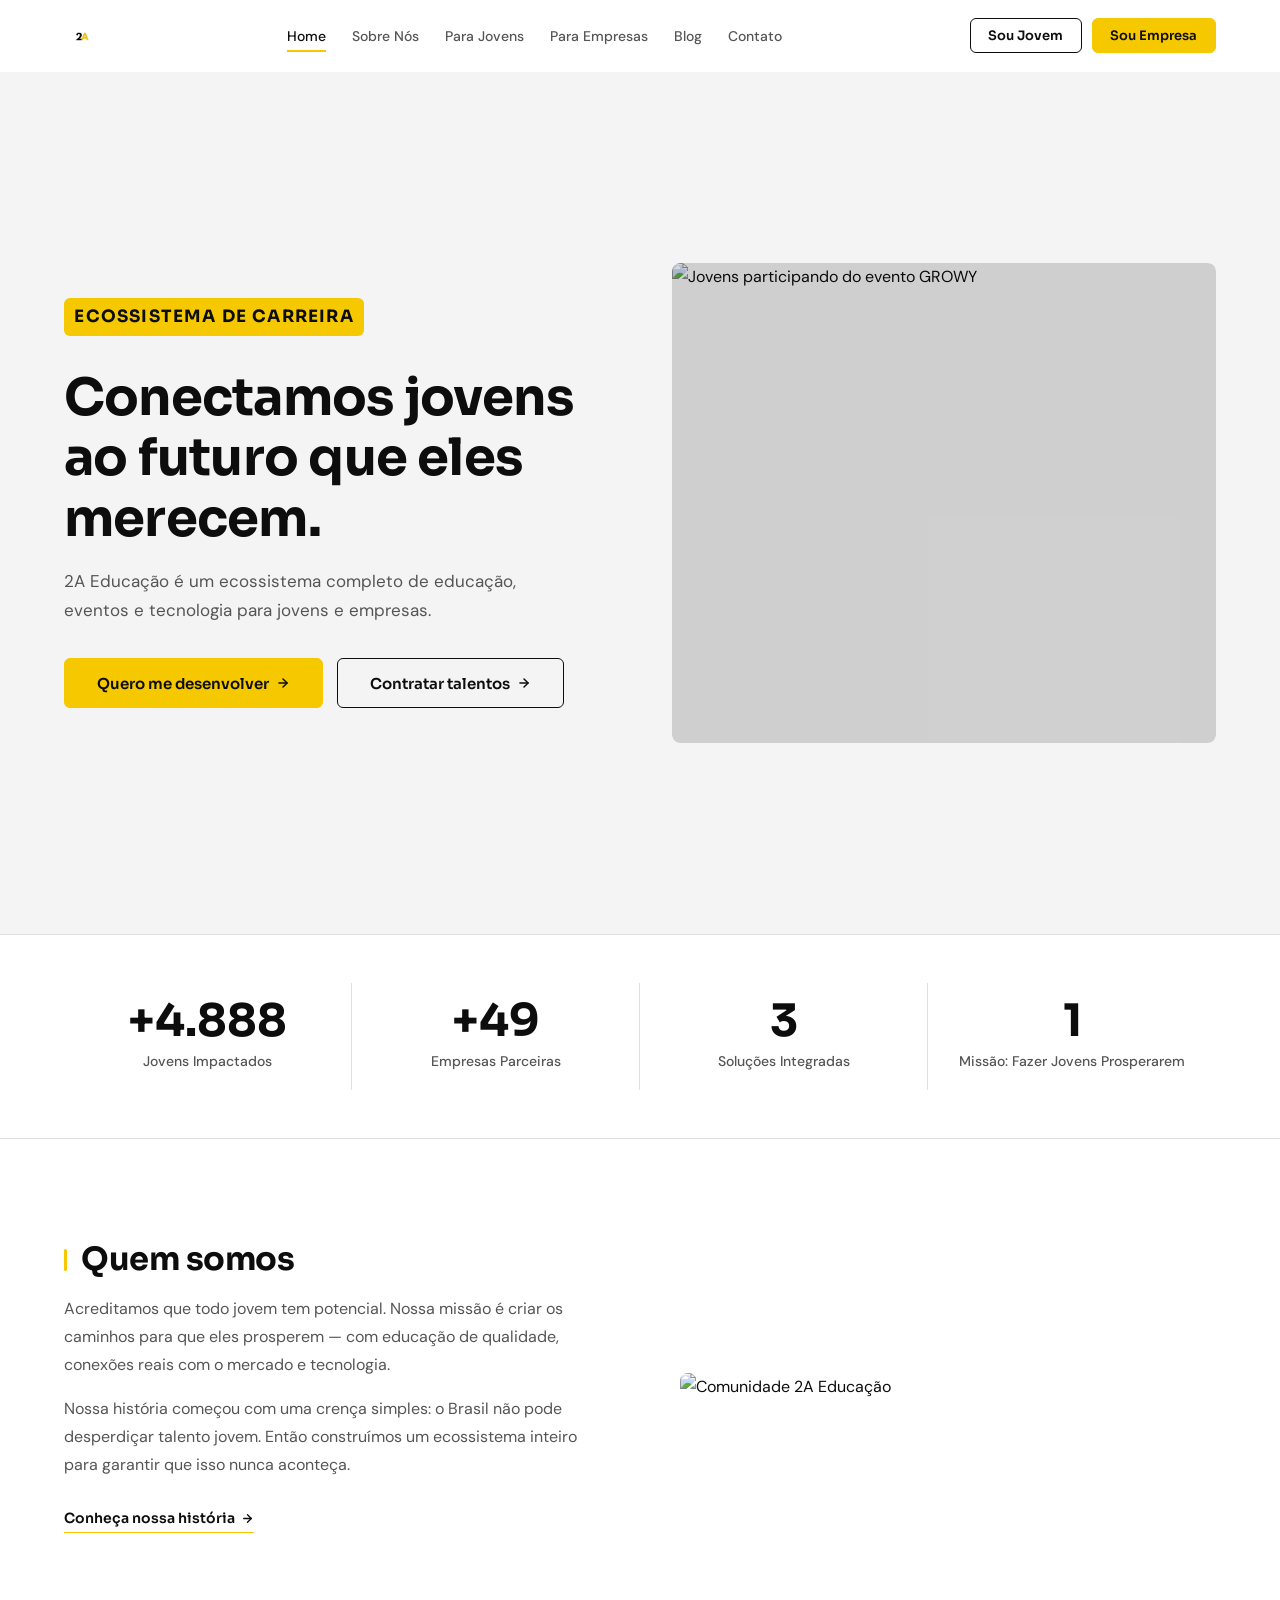
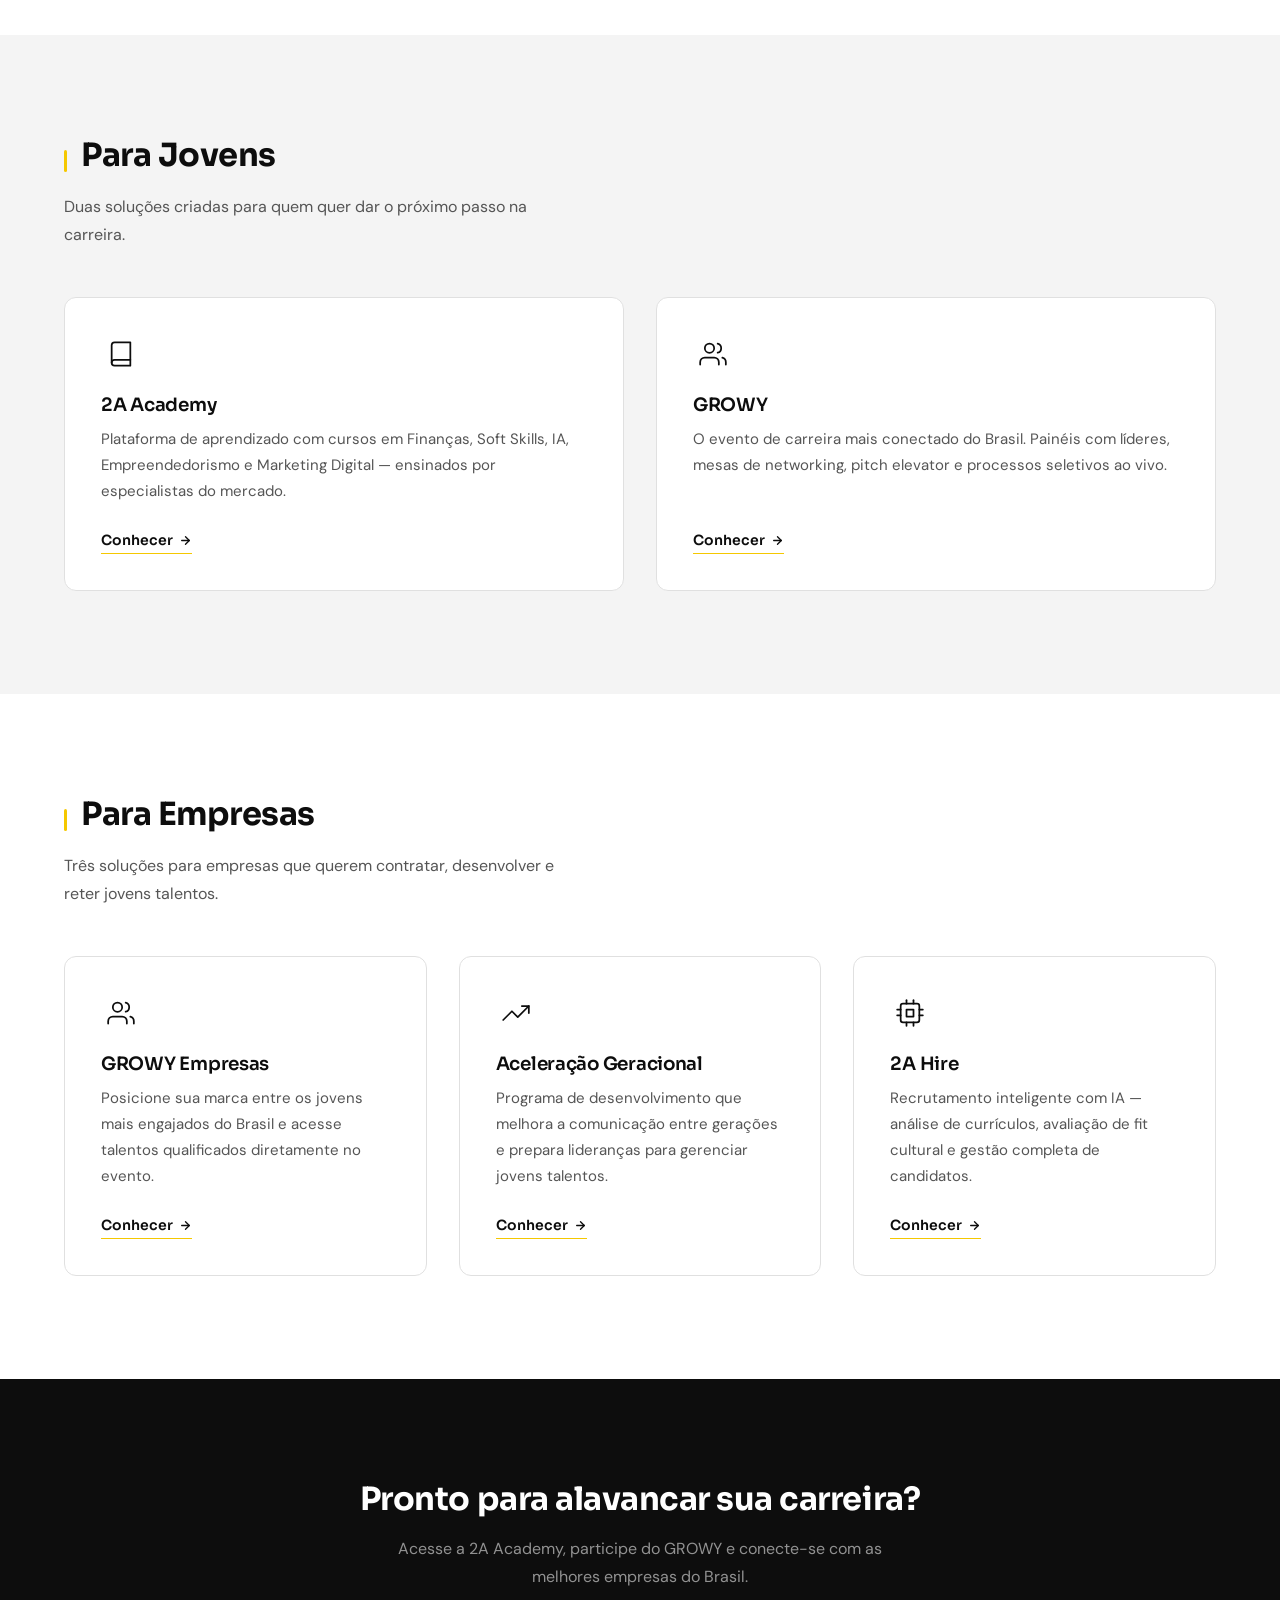
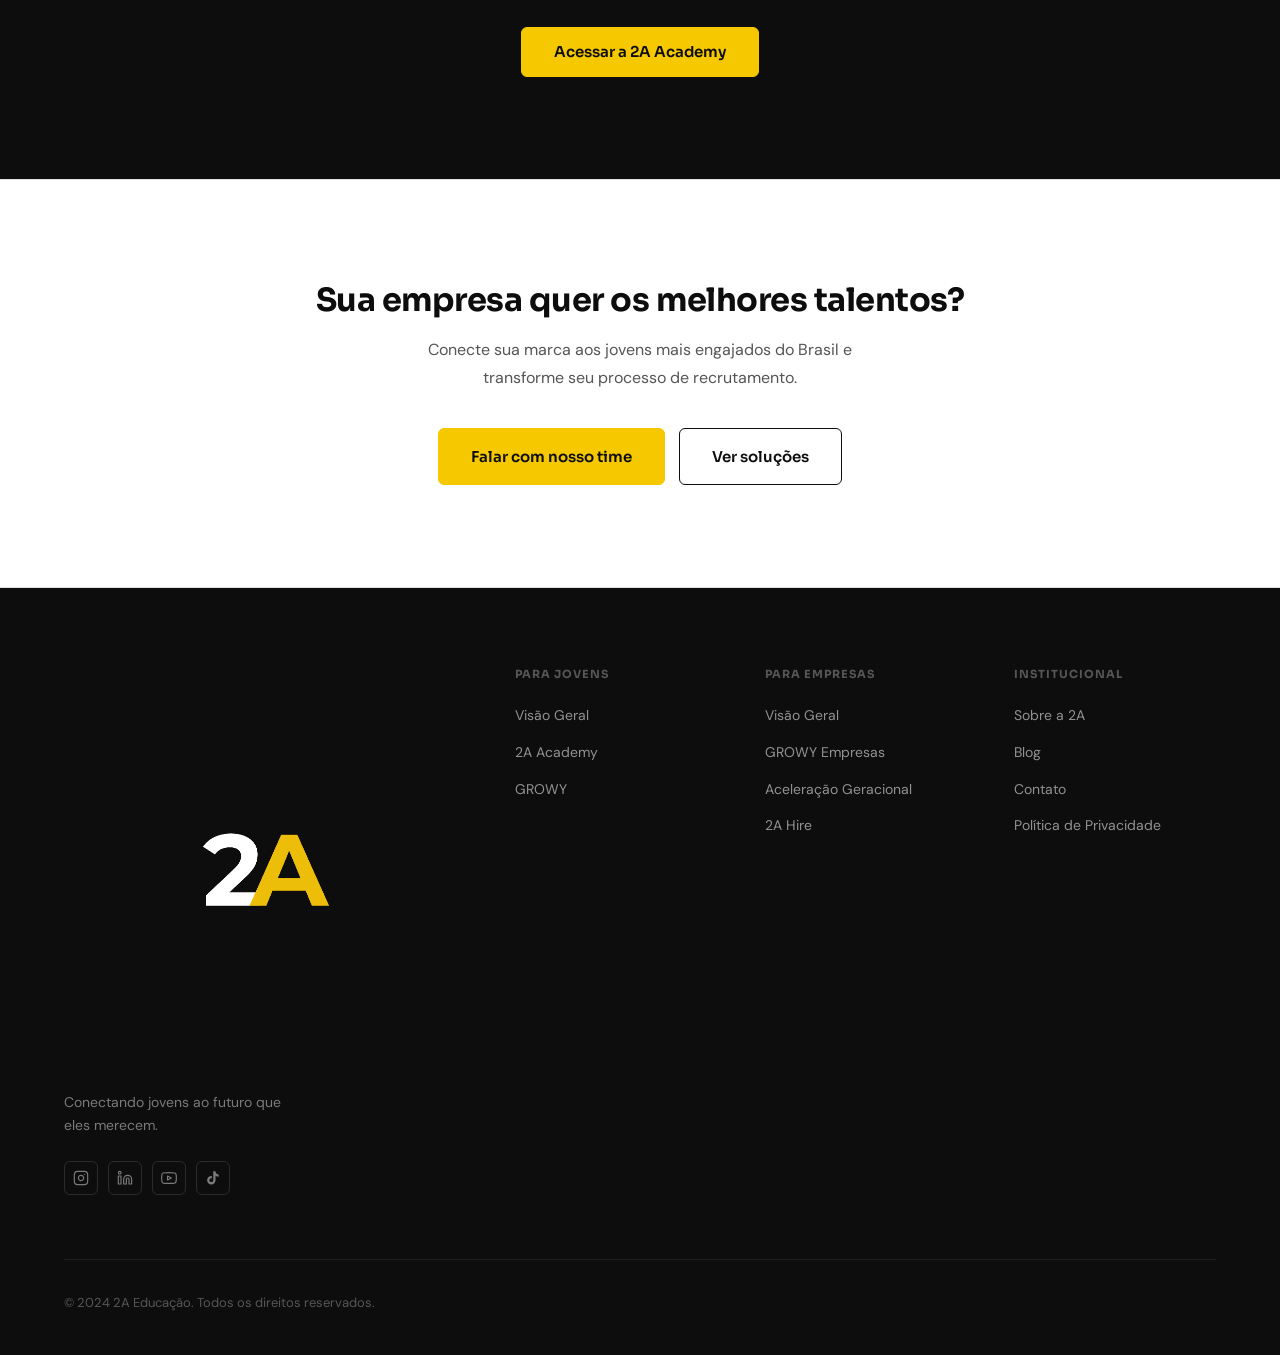
==== commit 04f8d1d5: "Primeiro upload do site" ====
--- a/index.html
+++ b/index.html
@@ -3,9 +3,20 @@
 <head>
   <meta charset="UTF-8" />
   <meta name="viewport" content="width=device-width, initial-scale=1.0" />
-  <title>2A Educação — Conectamos jovens ao futuro que eles merecem.</title>
-  <meta name="description" content="2A Educação é um ecossistema completo de educação, eventos e tecnologia para jovens e empresas." />
+  <title>2A Educação | Conectamos Jovens ao Mercado</title>
+  <meta name="description" content="A 2A Educação conecta jovens ao mercado de trabalho através de educação, eventos e tecnologia. Conheça a 2A Academy, o GROWY e o 2A Hire." />
+  <link rel="preconnect" href="https://fonts.googleapis.com">
+  <link rel="preconnect" href="https://fonts.gstatic.com" crossorigin>
+  <link href="https://fonts.googleapis.com/css2?family=Sora:wght@400;600;700&family=DM+Sans:ital,wght@0,400;0,500;1,400&display=swap" rel="stylesheet">
   <link rel="icon" type="image/png" href="assets/logos/logo-2a-dark.png" />
+  <link rel="canonical" href="https://2aeducacao.com.br/">
+  <link rel="sitemap" type="application/xml" href="/sitemap.xml">
+  <meta http-equiv="X-UA-Compatible" content="IE=edge" />
+  <meta property="og:type" content="website">
+  <meta property="og:site_name" content="2A Educação">
+  <meta property="og:locale" content="pt_BR">
+  <meta property="og:title" content="2A Educação | Conectamos Jovens ao Mercado">
+  <meta property="og:description" content="A 2A Educação conecta jovens ao mercado de trabalho através de educação, eventos e tecnologia. Conheça a 2A Academy, o GROWY e o 2A Hire.">
   <link rel="stylesheet" href="style.css" />
 </head>
 <body>
@@ -14,7 +25,7 @@
 <nav class="nav" id="nav" role="navigation" aria-label="Navegação principal">
   <div class="container nav-inner">
     <a href="index.html" class="nav-logo" aria-label="2A Educação — Página inicial">
-      <img src="assets/logos/logo-2a-light.png" alt="2A Educação" height="36" />
+      <img src="assets/logos/logo-2a-light.png" alt="2A Educação" height="36" loading="lazy" decoding="async" />
     </a>
     <ul class="nav-links" role="list">
       <li><a href="index.html"    class="nav-link active">Home</a></li>
@@ -366,6 +377,17 @@
   </div>
 </div>
 
+<!-- FLOATING GROWY BANNER -->
+<div id="growy-banner" role="complementary" aria-label="Inscrições abertas para o GROWY">
+  <button class="growy-banner-close" aria-label="Fechar">&times;</button>
+  <div class="growy-banner-tag">Inscrições Abertas</div>
+  <div class="growy-banner-text">GROWY Edição 3 — 09 de Maio · Itajaí SC</div>
+  <a href="jovens-growy.html" class="growy-banner-link">Garantir minha vaga →</a>
+</div>
+
+<!-- SCROLL TO TOP -->
+<button id="scroll-top" aria-label="Voltar ao topo">↑</button>
+
 <script src="main.js"></script>
 </body>
 </html>
--- a/style.css
+++ b/style.css
@@ -2,7 +2,7 @@
    2A Educação — Shared Design System
    ══════════════════════════════════════════════════════════ */
 
-@import url('https://fonts.googleapis.com/css2?family=Sora:wght@400;600;700&family=DM+Sans:ital,wght@0,400;0,500;1,400&display=swap');
+/* Google Fonts loaded via <link> in HTML <head> for performance */
 
 /* ─── CUSTOM PROPERTIES ─────────────────────────────────── */
 :root {
@@ -865,3 +865,96 @@
   .modal-box { padding: 2rem 1.375rem; }
   .photo-banner { height: 260px; }
 }
+
+/* ─── FOCUS VISIBLE ─────────────────────────────────────── */
+:focus-visible {
+  outline: 2px solid #F5C800;
+  outline-offset: 3px;
+  border-radius: 4px;
+}
+
+/* ─── SCROLL TO TOP ─────────────────────────────────────── */
+#scroll-top {
+  position: fixed;
+  bottom: 32px;
+  left: 32px;
+  width: 44px;
+  height: 44px;
+  border-radius: 50%;
+  background: rgba(255,255,255,0.1);
+  border: 1px solid rgba(255,255,255,0.2);
+  color: white;
+  font-size: 1.2rem;
+  cursor: pointer;
+  opacity: 0;
+  visibility: hidden;
+  transition: opacity 0.3s, visibility 0.3s, background 0.3s;
+  z-index: 9990;
+  backdrop-filter: blur(8px);
+  display: flex;
+  align-items: center;
+  justify-content: center;
+}
+#scroll-top.visible {
+  opacity: 1;
+  visibility: visible;
+}
+#scroll-top:hover { background: rgba(255,255,255,0.2); }
+
+/* ─── FLOATING GROWY BANNER (index.html) ────────────────── */
+@keyframes slideInLeftBanner {
+  from { opacity: 0; transform: translateX(-20px); }
+  to   { opacity: 1; transform: translateX(0); }
+}
+#growy-banner {
+  position: fixed;
+  bottom: 24px;
+  left: 24px;
+  background: #0F0F0F;
+  border: 1px solid rgba(245,200,0,0.4);
+  border-radius: 14px;
+  padding: 16px 20px;
+  max-width: 280px;
+  z-index: 9980;
+  animation: slideInLeftBanner 0.4s ease-out;
+  box-shadow: 0 8px 32px rgba(0,0,0,0.4);
+  display: none;
+}
+#growy-banner.visible { display: block; }
+.growy-banner-tag {
+  font-family: 'Sora', sans-serif;
+  font-size: 0.65rem;
+  font-weight: 700;
+  color: #F5C800;
+  letter-spacing: 0.12em;
+  text-transform: uppercase;
+  margin-bottom: 6px;
+}
+.growy-banner-text {
+  font-family: 'Sora', sans-serif;
+  font-size: 0.9rem;
+  font-weight: 600;
+  color: #FFFFFF;
+  margin-bottom: 8px;
+  line-height: 1.4;
+}
+.growy-banner-link {
+  font-family: 'DM Sans', sans-serif;
+  font-size: 0.8rem;
+  color: #F5C800;
+  text-decoration: none;
+}
+.growy-banner-link:hover { text-decoration: underline; }
+.growy-banner-close {
+  position: absolute;
+  top: 10px;
+  right: 12px;
+  background: none;
+  border: none;
+  color: #555;
+  font-size: 1rem;
+  cursor: pointer;
+  line-height: 1;
+  padding: 2px 6px;
+}
+.growy-banner-close:hover { color: #999; }
